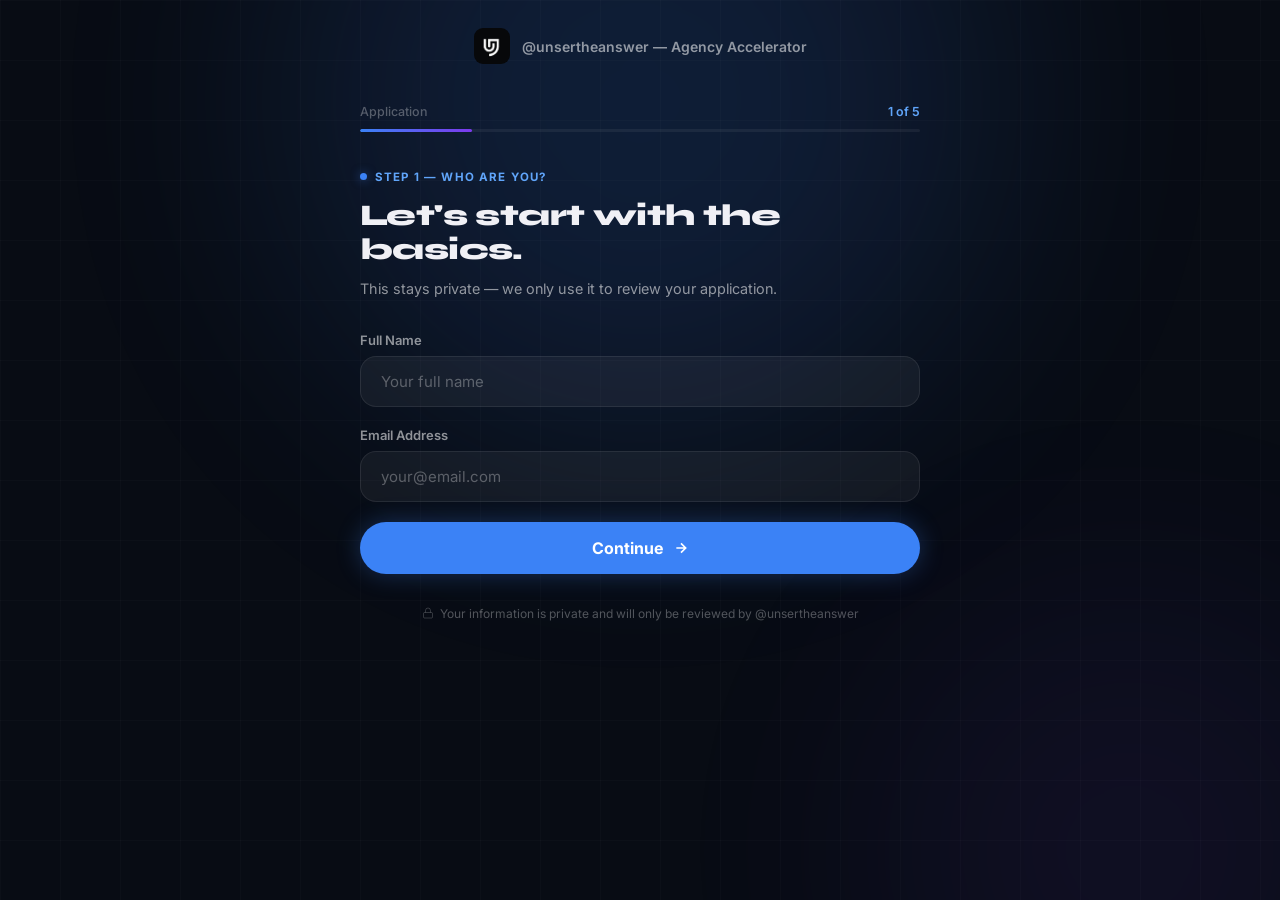
==== apply.html @ 1b90c247 "Update course page, add apply/freebie pages, restyle index - Replace local video with YouTube embed " ====
<!DOCTYPE html>
<html lang="en">
<head>
  <meta charset="UTF-8">
  <meta name="viewport" content="width=device-width, initial-scale=1.0">
  <meta name="robots" content="noindex, nofollow">
  <title>Apply — Agency Accelerator | @unsertheanswer</title>
  <link rel="icon" type="image/jpeg" href="assets/favicon.jpeg">
  <link rel="preconnect" href="https://fonts.googleapis.com">
  <link rel="preconnect" href="https://fonts.gstatic.com" crossorigin>
  <link href="https://fonts.googleapis.com/css2?family=Inter:wght@400;500;600;700&family=Syne:wght@700;800&display=swap" rel="stylesheet">

  <style>
    *, *::before, *::after { box-sizing: border-box; margin: 0; padding: 0; }

    :root {
      --bg: #080c14;
      --card: rgba(255,255,255,0.04);
      --accent: #3b82f6;
      --accent-h: #2563eb;
      --accent-light: #60a5fa;
      --text: #f0f0f5;
      --text-2: rgba(255,255,255,0.55);
      --text-3: rgba(255,255,255,0.3);
      --border: rgba(255,255,255,0.08);
      --border-a: rgba(59,130,246,0.2);
      --r: 16px;
    }

    html { -webkit-font-smoothing: antialiased; scroll-behavior: smooth; }

    body {
      background: var(--bg);
      color: var(--text);
      font-family: 'Inter', sans-serif;
      min-height: 100vh;
      display: flex; flex-direction: column;
      align-items: center; justify-content: flex-start;
      padding: 0 1.25rem 4rem;
    }

    /* BG */
    .bg-glow {
      position: fixed; pointer-events: none; border-radius: 50%;
      filter: blur(130px); opacity: 0.15; z-index: 0;
    }
    .bg-glow-1 { width: 700px; height: 700px; background: var(--accent); top: -250px; left: 50%; transform: translateX(-50%); }
    .bg-glow-2 { width: 500px; height: 500px; background: #7c3aed; bottom: -200px; right: -100px; opacity: 0.08; }
    .bg-grid {
      position: fixed; inset: 0; pointer-events: none; z-index: 0;
      background-image: linear-gradient(rgba(255,255,255,0.018) 1px, transparent 1px), linear-gradient(90deg, rgba(255,255,255,0.018) 1px, transparent 1px);
      background-size: 60px 60px;
    }

    /* Nav */
    .nav {
      position: relative; z-index: 10;
      display: flex; align-items: center; justify-content: center;
      gap: 0.75rem; padding: 1.75rem 0 0;
      width: 100%; max-width: 560px;
    }
    .nav img { width: 36px; height: 36px; border-radius: 9px; object-fit: cover; }
    .nav-handle { font-size: 0.875rem; font-weight: 600; color: var(--text-2); }

    /* Form shell */
    .form-shell {
      position: relative; z-index: 10;
      width: 100%; max-width: 560px;
      padding-top: 2.5rem;
    }

    /* Progress */
    .progress-wrap {
      margin-bottom: 2rem;
    }
    .progress-top {
      display: flex; justify-content: space-between; align-items: center;
      margin-bottom: 0.625rem;
    }
    .progress-label { font-size: 0.78rem; color: var(--text-3); font-weight: 500; }
    .progress-count { font-size: 0.78rem; color: var(--accent-light); font-weight: 600; }
    .progress-bar-bg {
      width: 100%; height: 3px; border-radius: 3px;
      background: rgba(255,255,255,0.06); overflow: hidden;
    }
    .progress-bar-fill {
      height: 100%; border-radius: 3px;
      background: linear-gradient(90deg, var(--accent), #7c3aed);
      transition: width 0.5s cubic-bezier(0.16,1,0.3,1);
    }

    /* Step */
    .step { display: none; animation: stepIn 0.45s cubic-bezier(0.16,1,0.3,1) both; }
    .step.active { display: block; }
    @keyframes stepIn {
      from { opacity: 0; transform: translateX(24px); }
      to { opacity: 1; transform: none; }
    }

    /* Step header */
    .step-header { margin-bottom: 2rem; }
    .step-num {
      display: inline-flex; align-items: center; gap: 0.5rem;
      font-size: 0.72rem; font-weight: 700;
      letter-spacing: 0.1em; text-transform: uppercase;
      color: var(--accent-light); margin-bottom: 0.875rem;
    }
    .step-num::before {
      content: ''; width: 7px; height: 7px; border-radius: 50%;
      background: var(--accent); box-shadow: 0 0 10px rgba(59,130,246,0.5);
    }
    .step-q {
      font-family: 'Syne', sans-serif;
      font-size: clamp(1.375rem, 4vw, 1.875rem);
      font-weight: 800; line-height: 1.15;
      letter-spacing: -0.02em;
      margin-bottom: 0.625rem;
    }
    .step-sub { font-size: 0.9rem; color: var(--text-2); line-height: 1.6; }

    /* Text input */
    .field { margin-bottom: 1.25rem; }
    .field label {
      display: block; font-size: 0.8125rem; font-weight: 600;
      color: var(--text-2); margin-bottom: 0.5rem;
    }
    .field input, .field textarea {
      width: 100%;
      background: rgba(255,255,255,0.05);
      border: 1px solid var(--border);
      border-radius: var(--r);
      padding: 0.9375rem 1.25rem;
      font-size: 0.9375rem; color: var(--text);
      font-family: 'Inter', sans-serif; outline: none;
      transition: border-color 0.2s, box-shadow 0.2s;
    }
    .field textarea { resize: vertical; min-height: 100px; }
    .field input::placeholder, .field textarea::placeholder { color: var(--text-3); }
    .field input:focus, .field textarea:focus {
      border-color: rgba(59,130,246,0.5);
      box-shadow: 0 0 0 3px rgba(59,130,246,0.12);
    }

    /* Choice cards */
    .choices { display: flex; flex-direction: column; gap: 0.625rem; margin-bottom: 1.5rem; }
    .choice {
      display: flex; align-items: center; gap: 1rem;
      padding: 1rem 1.25rem;
      background: rgba(255,255,255,0.03);
      border: 1.5px solid var(--border);
      border-radius: var(--r);
      cursor: pointer; transition: all 0.2s ease;
      user-select: none;
    }
    .choice:hover { background: rgba(255,255,255,0.06); border-color: var(--border-a); }
    .choice.selected {
      background: rgba(59,130,246,0.1);
      border-color: var(--accent);
      box-shadow: 0 0 0 1px var(--accent);
    }
    .choice-radio {
      width: 20px; height: 20px; border-radius: 50%; flex-shrink: 0;
      border: 2px solid var(--border); transition: all 0.2s;
      display: flex; align-items: center; justify-content: center;
    }
    .choice.selected .choice-radio {
      border-color: var(--accent); background: var(--accent);
    }
    .choice.selected .choice-radio::after {
      content: ''; width: 7px; height: 7px; border-radius: 50%;
      background: #fff;
    }
    .choice-text { flex: 1; font-size: 0.9375rem; font-weight: 500; }
    .choice-sub { font-size: 0.8rem; color: var(--text-2); margin-top: 0.125rem; }

    /* Nav buttons */
    .step-nav {
      display: flex; gap: 0.75rem; align-items: center;
      margin-top: 0.5rem;
    }
    .btn-next {
      flex: 1; padding: 1rem;
      background: var(--accent); color: #fff;
      font-family: 'Inter', sans-serif; font-size: 1rem; font-weight: 700;
      border: none; border-radius: 999px; cursor: pointer;
      transition: all 0.25s ease;
      box-shadow: 0 0 24px rgba(59,130,246,0.3);
      display: flex; align-items: center; justify-content: center; gap: 0.625rem;
    }
    .btn-next:hover { background: var(--accent-h); transform: translateY(-1px); box-shadow: 0 0 40px rgba(59,130,246,0.45); }
    .btn-next:disabled { opacity: 0.5; cursor: not-allowed; transform: none; }
    .btn-next svg { width: 16px; height: 16px; }
    .btn-back {
      padding: 1rem 1.25rem;
      background: rgba(255,255,255,0.05); color: var(--text-2);
      font-family: 'Inter', sans-serif; font-size: 0.875rem; font-weight: 600;
      border: 1px solid var(--border); border-radius: 999px; cursor: pointer;
      transition: all 0.2s;
    }
    .btn-back:hover { background: rgba(255,255,255,0.09); color: var(--text); }

    /* Submit state */
    .btn-submit {
      flex: 1; padding: 1.125rem 2rem;
      background: linear-gradient(135deg, var(--accent), #7c3aed);
      color: #fff; font-family: 'Inter', sans-serif;
      font-size: 1.0625rem; font-weight: 700;
      border: none; border-radius: 999px; cursor: pointer;
      transition: all 0.3s ease;
      box-shadow: 0 0 40px rgba(59,130,246,0.35);
      display: flex; align-items: center; justify-content: center; gap: 0.625rem;
    }
    .btn-submit:hover { transform: translateY(-2px); box-shadow: 0 0 60px rgba(59,130,246,0.55); }
    .btn-submit:disabled { opacity: 0.5; cursor: not-allowed; transform: none; }

    /* Trust footer */
    .form-trust {
      margin-top: 2rem; text-align: center;
      font-size: 0.75rem; color: var(--text-3);
      display: flex; align-items: center; justify-content: center; gap: 0.375rem;
    }
    .form-trust svg { width: 12px; height: 12px; opacity: 0.6; }
  </style>
</head>
<body>

  <div class="bg-glow bg-glow-1"></div>
  <div class="bg-glow bg-glow-2"></div>
  <div class="bg-grid"></div>

  <nav class="nav">
    <img src="assets/favicon.jpeg" alt="@unsertheanswer">
    <span class="nav-handle">@unsertheanswer — Agency Accelerator</span>
  </nav>

  <div class="form-shell">

    <!-- Progress -->
    <div class="progress-wrap">
      <div class="progress-top">
        <span class="progress-label" id="progressLabel">Application</span>
        <span class="progress-count" id="progressCount">1 of 5</span>
      </div>
      <div class="progress-bar-bg">
        <div class="progress-bar-fill" id="progressFill" style="width: 20%;"></div>
      </div>
    </div>

    <!-- ══ STEP 1: Name + Email ══ -->
    <div class="step active" data-step="1">
      <div class="step-header">
        <div class="step-num">Step 1 — Who Are You?</div>
        <h2 class="step-q">Let's start with the basics.</h2>
        <p class="step-sub">This stays private — we only use it to review your application.</p>
      </div>
      <div class="field">
        <label for="name">Full Name</label>
        <input type="text" id="name" placeholder="Your full name" autocomplete="name">
      </div>
      <div class="field">
        <label for="email">Email Address</label>
        <input type="email" id="email" placeholder="your@email.com" autocomplete="email">
      </div>
      <div class="step-nav">
        <button class="btn-next" onclick="nextStep(1)">
          Continue
          <svg viewBox="0 0 24 24" fill="none" stroke="currentColor" stroke-width="2.5"><path d="M5 12h14M12 5l7 7-7 7"/></svg>
        </button>
      </div>
    </div>

    <!-- ══ STEP 2: Current Situation ══ -->
    <div class="step" data-step="2">
      <div class="step-header">
        <div class="step-num">Step 2 — Where Are You Now?</div>
        <h2 class="step-q">What best describes your current situation?</h2>
        <p class="step-sub">Be honest — we work with people at every stage.</p>
      </div>
      <div class="choices" id="situationChoices">
        <div class="choice" data-value="student" onclick="selectChoice(this, 'situationChoices')">
          <div class="choice-radio"></div>
          <div class="choice-text">Student / No business experience<div class="choice-sub">I'm starting completely from zero</div></div>
        </div>
        <div class="choice" data-value="freelancer" onclick="selectChoice(this, 'situationChoices')">
          <div class="choice-radio"></div>
          <div class="choice-text">Freelancer<div class="choice-sub">I get paid for skills but work solo, no consistent system</div></div>
        </div>
        <div class="choice" data-value="employed" onclick="selectChoice(this, 'situationChoices')">
          <div class="choice-radio"></div>
          <div class="choice-text">Employed / Side-hustling<div class="choice-sub">I have a job and want to build something on the side</div></div>
        </div>
        <div class="choice" data-value="small_biz" onclick="selectChoice(this, 'situationChoices')">
          <div class="choice-radio"></div>
          <div class="choice-text">Running a small business<div class="choice-sub">I have clients but want to scale and systematize</div></div>
        </div>
      </div>
      <div class="step-nav">
        <button class="btn-back" onclick="prevStep(2)">Back</button>
        <button class="btn-next" onclick="nextStep(2)">
          Continue
          <svg viewBox="0 0 24 24" fill="none" stroke="currentColor" stroke-width="2.5"><path d="M5 12h14M12 5l7 7-7 7"/></svg>
        </button>
      </div>
    </div>

    <!-- ══ STEP 3: Revenue ══ -->
    <div class="step" data-step="3">
      <div class="step-header">
        <div class="step-num">Step 3 — Current Revenue</div>
        <h2 class="step-q">What's your current monthly revenue from services?</h2>
        <p class="step-sub">Include freelance work, agency revenue, or any client-based income.</p>
      </div>
      <div class="choices" id="revenueChoices">
        <div class="choice" data-value="0" onclick="selectChoice(this, 'revenueChoices')">
          <div class="choice-radio"></div>
          <div class="choice-text">$0 — Not earning yet</div>
        </div>
        <div class="choice" data-value="1_1k" onclick="selectChoice(this, 'revenueChoices')">
          <div class="choice-radio"></div>
          <div class="choice-text">$1 – $1,000 / month</div>
        </div>
        <div class="choice" data-value="1k_5k" onclick="selectChoice(this, 'revenueChoices')">
          <div class="choice-radio"></div>
          <div class="choice-text">$1,000 – $5,000 / month</div>
        </div>
        <div class="choice" data-value="5k_plus" onclick="selectChoice(this, 'revenueChoices')">
          <div class="choice-radio"></div>
          <div class="choice-text">$5,000+ / month</div>
        </div>
      </div>
      <div class="step-nav">
        <button class="btn-back" onclick="prevStep(3)">Back</button>
        <button class="btn-next" onclick="nextStep(3)">
          Continue
          <svg viewBox="0 0 24 24" fill="none" stroke="currentColor" stroke-width="2.5"><path d="M5 12h14M12 5l7 7-7 7"/></svg>
        </button>
      </div>
    </div>

    <!-- ══ STEP 4: Service + Goal ══ -->
    <div class="step" data-step="4">
      <div class="step-header">
        <div class="step-num">Step 4 — Your Vision</div>
        <h2 class="step-q">What service do you want to build your agency around?</h2>
        <p class="step-sub">And what's your revenue goal in the next 6 months?</p>
      </div>
      <div class="field">
        <label for="service">What service will your agency offer?</label>
        <input type="text" id="service" placeholder="e.g. Paid ads, web design, SEO, social media, video editing…">
      </div>
      <div class="field">
        <label for="goal">Revenue goal in the next 6 months</label>
        <input type="text" id="goal" placeholder="e.g. $5,000/month, $10K/month, first client…">
      </div>
      <div class="step-nav">
        <button class="btn-back" onclick="prevStep(4)">Back</button>
        <button class="btn-next" onclick="nextStep(4)">
          Continue
          <svg viewBox="0 0 24 24" fill="none" stroke="currentColor" stroke-width="2.5"><path d="M5 12h14M12 5l7 7-7 7"/></svg>
        </button>
      </div>
    </div>

    <!-- ══ STEP 5: Why + Submit ══ -->
    <div class="step" data-step="5">
      <div class="step-header">
        <div class="step-num">Step 5 — Final Step</div>
        <h2 class="step-q">Why do you want to join the Agency Accelerator?</h2>
        <p class="step-sub">Write 2–3 sentences. Tell us what's holding you back and what you're ready to commit to.</p>
      </div>
      <div class="field">
        <label for="why">Your answer</label>
        <textarea id="why" placeholder="I want to join because…"></textarea>
      </div>
      <div class="step-nav">
        <button class="btn-back" onclick="prevStep(5)">Back</button>
        <button class="btn-submit" id="submitBtn" onclick="submitApplication()">
          Submit My Application
          <svg viewBox="0 0 24 24" fill="none" stroke="currentColor" stroke-width="2.5" width="18" height="18"><path d="M5 12h14M12 5l7 7-7 7"/></svg>
        </button>
      </div>
    </div>

  </div>

  <div class="form-trust">
    <svg viewBox="0 0 24 24" fill="none" stroke="currentColor" stroke-width="2"><rect x="3" y="11" width="18" height="11" rx="2" ry="2"/><path d="M7 11V7a5 5 0 0 1 10 0v4"/></svg>
    Your information is private and will only be reviewed by @unsertheanswer
  </div>

  <script src="js/main.js"></script>
  <script>
    const TOTAL_STEPS = 5;
    let currentStep = 1;
    const formData = {};

    function updateProgress() {
      const pct = (currentStep / TOTAL_STEPS) * 100;
      document.getElementById('progressFill').style.width = pct + '%';
      document.getElementById('progressCount').textContent = currentStep + ' of ' + TOTAL_STEPS;
    }

    function showStep(n) {
      document.querySelectorAll('.step').forEach(s => s.classList.remove('active'));
      const target = document.querySelector('[data-step="' + n + '"]');
      if (target) target.classList.add('active');
      currentStep = n;
      updateProgress();
      window.scrollTo({ top: 0, behavior: 'smooth' });
    }

    function selectChoice(el, groupId) {
      document.querySelectorAll('#' + groupId + ' .choice').forEach(c => c.classList.remove('selected'));
      el.classList.add('selected');
    }

    function getSelectedChoice(groupId) {
      const sel = document.querySelector('#' + groupId + ' .choice.selected');
      return sel ? sel.dataset.value : null;
    }

    function nextStep(from) {
      if (from === 1) {
        const name = document.getElementById('name').value.trim();
        const email = document.getElementById('email').value.trim();
        if (!name || !email || !email.includes('@')) {
          highlight(name ? 'email' : 'name');
          return;
        }
        formData.name = name;
        formData.email = email;
      }
      if (from === 2) {
        const val = getSelectedChoice('situationChoices');
        if (!val) { alert('Please select an option'); return; }
        formData.situation = val;
      }
      if (from === 3) {
        const val = getSelectedChoice('revenueChoices');
        if (!val) { alert('Please select an option'); return; }
        formData.revenue = val;
      }
      if (from === 4) {
        const service = document.getElementById('service').value.trim();
        const goal = document.getElementById('goal').value.trim();
        if (!service || !goal) {
          highlight(service ? 'goal' : 'service');
          return;
        }
        formData.service = service;
        formData.goal = goal;
      }
      showStep(from + 1);
    }

    function prevStep(from) { showStep(from - 1); }

    function highlight(id) {
      const el = document.getElementById(id);
      if (!el) return;
      el.style.borderColor = '#ef4444';
      el.style.boxShadow = '0 0 0 3px rgba(239,68,68,0.15)';
      el.focus();
      setTimeout(() => { el.style.borderColor = ''; el.style.boxShadow = ''; }, 2000);
    }

    async function submitApplication() {
      const why = document.getElementById('why').value.trim();
      if (!why) { highlight('why'); return; }
      formData.why = why;

      const btn = document.getElementById('submitBtn');
      btn.textContent = 'Submitting…';
      btn.disabled = true;

      /* Tag subscriber in Kit as 'applied' */
      try {
        await kitSubscribe(formData.email, KIT.tags.applied);
      } catch (_) { /* silent — don't block redirect */ }

      /* Redirect to thank you page */
      window.location.href = 'thankyou.html?email=' + encodeURIComponent(formData.email);
    }

    updateProgress();
  </script>
</body>
</html>
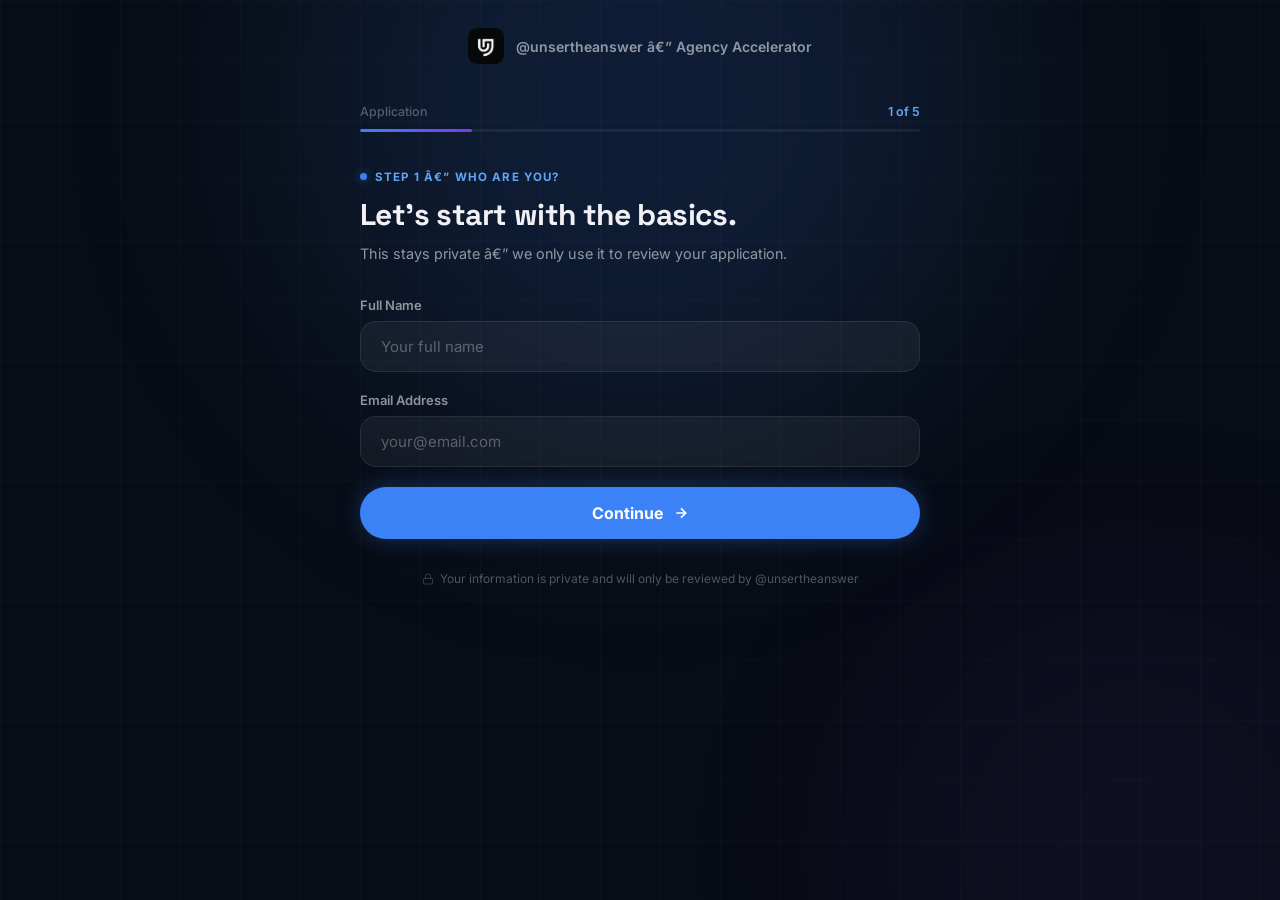
==== commit 588a6251: "Switch all fonts to Space Grotesk + Inter, fix Whop checkout URL - Replace Syne/Outfit/Plus Jakarta " ====
--- a/apply.html
+++ b/apply.html
@@ -1,14 +1,14 @@
-<!DOCTYPE html>
+﻿<!DOCTYPE html>
 <html lang="en">
 <head>
   <meta charset="UTF-8">
   <meta name="viewport" content="width=device-width, initial-scale=1.0">
   <meta name="robots" content="noindex, nofollow">
-  <title>Apply — Agency Accelerator | @unsertheanswer</title>
+  <title>Apply â€” Agency Accelerator | @unsertheanswer</title>
   <link rel="icon" type="image/jpeg" href="assets/favicon.jpeg">
   <link rel="preconnect" href="https://fonts.googleapis.com">
   <link rel="preconnect" href="https://fonts.gstatic.com" crossorigin>
-  <link href="https://fonts.googleapis.com/css2?family=Inter:wght@400;500;600;700&family=Syne:wght@700;800&display=swap" rel="stylesheet">
+  <link href="https://fonts.googleapis.com/css2?family=Space+Grotesk:wght@400;500;600;700&family=Inter:wght@400;500;600;700&display=swap" rel="stylesheet">
 
   <style>
     *, *::before, *::after { box-sizing: border-box; margin: 0; padding: 0; }
@@ -110,7 +110,7 @@
       background: var(--accent); box-shadow: 0 0 10px rgba(59,130,246,0.5);
     }
     .step-q {
-      font-family: 'Syne', sans-serif;
+      font-family: 'Space Grotesk', sans-serif;
       font-size: clamp(1.375rem, 4vw, 1.875rem);
       font-weight: 800; line-height: 1.15;
       letter-spacing: -0.02em;
@@ -230,7 +230,7 @@
 
   <nav class="nav">
     <img src="assets/favicon.jpeg" alt="@unsertheanswer">
-    <span class="nav-handle">@unsertheanswer — Agency Accelerator</span>
+    <span class="nav-handle">@unsertheanswer â€” Agency Accelerator</span>
   </nav>
 
   <div class="form-shell">
@@ -246,12 +246,12 @@
       </div>
     </div>
 
-    <!-- ══ STEP 1: Name + Email ══ -->
+    <!-- â•â• STEP 1: Name + Email â•â• -->
     <div class="step active" data-step="1">
       <div class="step-header">
-        <div class="step-num">Step 1 — Who Are You?</div>
+        <div class="step-num">Step 1 â€” Who Are You?</div>
         <h2 class="step-q">Let's start with the basics.</h2>
-        <p class="step-sub">This stays private — we only use it to review your application.</p>
+        <p class="step-sub">This stays private â€” we only use it to review your application.</p>
       </div>
       <div class="field">
         <label for="name">Full Name</label>
@@ -269,12 +269,12 @@
       </div>
     </div>
 
-    <!-- ══ STEP 2: Current Situation ══ -->
+    <!-- â•â• STEP 2: Current Situation â•â• -->
     <div class="step" data-step="2">
       <div class="step-header">
-        <div class="step-num">Step 2 — Where Are You Now?</div>
+        <div class="step-num">Step 2 â€” Where Are You Now?</div>
         <h2 class="step-q">What best describes your current situation?</h2>
-        <p class="step-sub">Be honest — we work with people at every stage.</p>
+        <p class="step-sub">Be honest â€” we work with people at every stage.</p>
       </div>
       <div class="choices" id="situationChoices">
         <div class="choice" data-value="student" onclick="selectChoice(this, 'situationChoices')">
@@ -303,25 +303,25 @@
       </div>
     </div>
 
-    <!-- ══ STEP 3: Revenue ══ -->
+    <!-- â•â• STEP 3: Revenue â•â• -->
     <div class="step" data-step="3">
       <div class="step-header">
-        <div class="step-num">Step 3 — Current Revenue</div>
+        <div class="step-num">Step 3 â€” Current Revenue</div>
         <h2 class="step-q">What's your current monthly revenue from services?</h2>
         <p class="step-sub">Include freelance work, agency revenue, or any client-based income.</p>
       </div>
       <div class="choices" id="revenueChoices">
         <div class="choice" data-value="0" onclick="selectChoice(this, 'revenueChoices')">
           <div class="choice-radio"></div>
-          <div class="choice-text">$0 — Not earning yet</div>
+          <div class="choice-text">$0 â€” Not earning yet</div>
         </div>
         <div class="choice" data-value="1_1k" onclick="selectChoice(this, 'revenueChoices')">
           <div class="choice-radio"></div>
-          <div class="choice-text">$1 – $1,000 / month</div>
+          <div class="choice-text">$1 â€“ $1,000 / month</div>
         </div>
         <div class="choice" data-value="1k_5k" onclick="selectChoice(this, 'revenueChoices')">
           <div class="choice-radio"></div>
-          <div class="choice-text">$1,000 – $5,000 / month</div>
+          <div class="choice-text">$1,000 â€“ $5,000 / month</div>
         </div>
         <div class="choice" data-value="5k_plus" onclick="selectChoice(this, 'revenueChoices')">
           <div class="choice-radio"></div>
@@ -337,20 +337,20 @@
       </div>
     </div>
 
-    <!-- ══ STEP 4: Service + Goal ══ -->
+    <!-- â•â• STEP 4: Service + Goal â•â• -->
     <div class="step" data-step="4">
       <div class="step-header">
-        <div class="step-num">Step 4 — Your Vision</div>
+        <div class="step-num">Step 4 â€” Your Vision</div>
         <h2 class="step-q">What service do you want to build your agency around?</h2>
         <p class="step-sub">And what's your revenue goal in the next 6 months?</p>
       </div>
       <div class="field">
         <label for="service">What service will your agency offer?</label>
-        <input type="text" id="service" placeholder="e.g. Paid ads, web design, SEO, social media, video editing…">
+        <input type="text" id="service" placeholder="e.g. Paid ads, web design, SEO, social media, video editingâ€¦">
       </div>
       <div class="field">
         <label for="goal">Revenue goal in the next 6 months</label>
-        <input type="text" id="goal" placeholder="e.g. $5,000/month, $10K/month, first client…">
+        <input type="text" id="goal" placeholder="e.g. $5,000/month, $10K/month, first clientâ€¦">
       </div>
       <div class="step-nav">
         <button class="btn-back" onclick="prevStep(4)">Back</button>
@@ -361,16 +361,16 @@
       </div>
     </div>
 
-    <!-- ══ STEP 5: Why + Submit ══ -->
+    <!-- â•â• STEP 5: Why + Submit â•â• -->
     <div class="step" data-step="5">
       <div class="step-header">
-        <div class="step-num">Step 5 — Final Step</div>
+        <div class="step-num">Step 5 â€” Final Step</div>
         <h2 class="step-q">Why do you want to join the Agency Accelerator?</h2>
-        <p class="step-sub">Write 2–3 sentences. Tell us what's holding you back and what you're ready to commit to.</p>
+        <p class="step-sub">Write 2â€“3 sentences. Tell us what's holding you back and what you're ready to commit to.</p>
       </div>
       <div class="field">
         <label for="why">Your answer</label>
-        <textarea id="why" placeholder="I want to join because…"></textarea>
+        <textarea id="why" placeholder="I want to join becauseâ€¦"></textarea>
       </div>
       <div class="step-nav">
         <button class="btn-back" onclick="prevStep(5)">Back</button>
@@ -470,13 +470,13 @@
       formData.why = why;
 
       const btn = document.getElementById('submitBtn');
-      btn.textContent = 'Submitting…';
+      btn.textContent = 'Submittingâ€¦';
       btn.disabled = true;
 
       /* Tag subscriber in Kit as 'applied' */
       try {
         await kitSubscribe(formData.email, KIT.tags.applied);
-      } catch (_) { /* silent — don't block redirect */ }
+      } catch (_) { /* silent â€” don't block redirect */ }
 
       /* Redirect to thank you page */
       window.location.href = 'thankyou.html?email=' + encodeURIComponent(formData.email);
@@ -486,3 +486,4 @@
   </script>
 </body>
 </html>
+
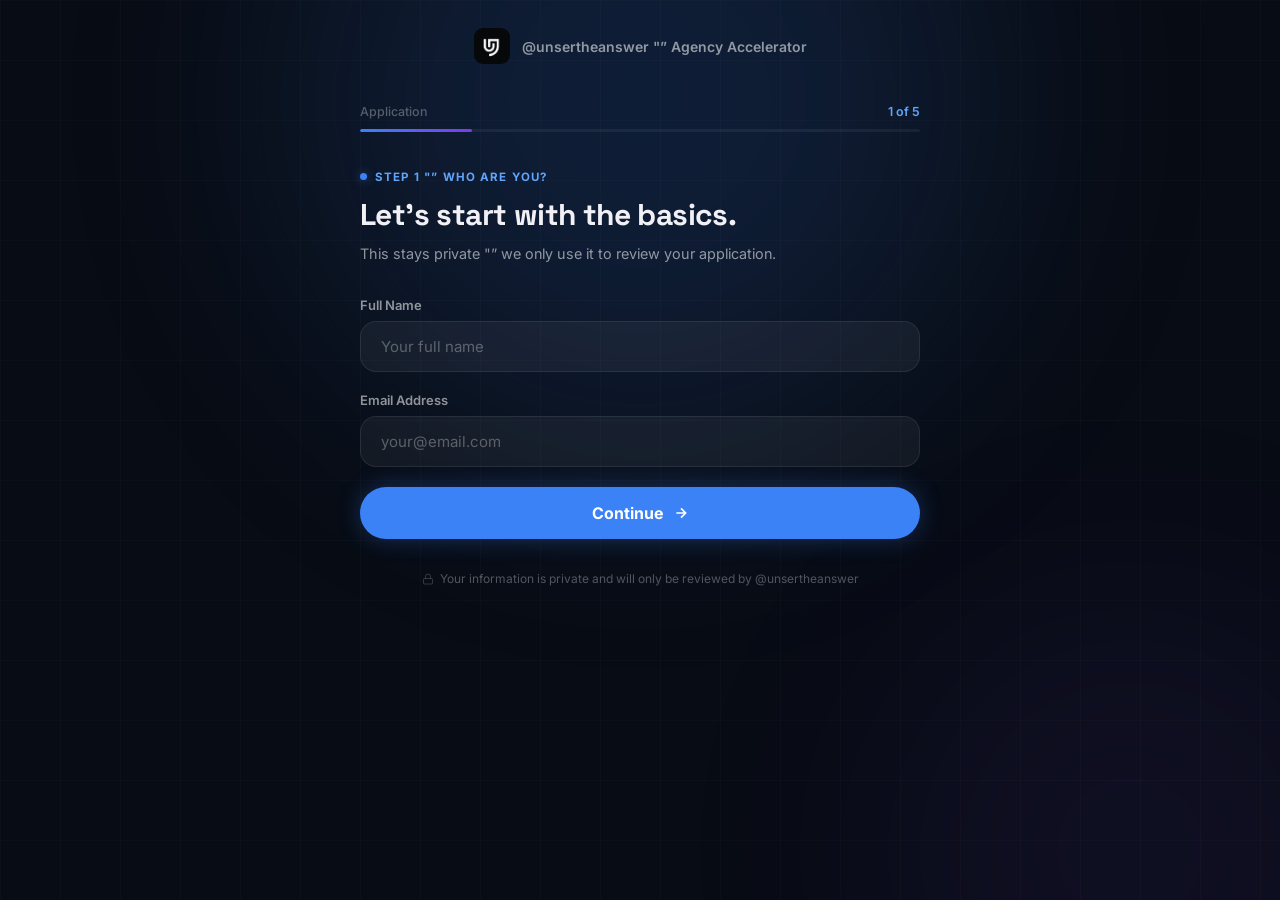
==== commit 36eeddaf: "Fix encoding corruption, add videos, enable autoplay - Fix all â€" / â€¦ / â€™ broken UTF-8 encoding" ====
--- a/apply.html
+++ b/apply.html
@@ -4,7 +4,7 @@
   <meta charset="UTF-8">
   <meta name="viewport" content="width=device-width, initial-scale=1.0">
   <meta name="robots" content="noindex, nofollow">
-  <title>Apply â€” Agency Accelerator | @unsertheanswer</title>
+  <title>Apply "” Agency Accelerator | @unsertheanswer</title>
   <link rel="icon" type="image/jpeg" href="assets/favicon.jpeg">
   <link rel="preconnect" href="https://fonts.googleapis.com">
   <link rel="preconnect" href="https://fonts.gstatic.com" crossorigin>
@@ -230,7 +230,7 @@
 
   <nav class="nav">
     <img src="assets/favicon.jpeg" alt="@unsertheanswer">
-    <span class="nav-handle">@unsertheanswer â€” Agency Accelerator</span>
+    <span class="nav-handle">@unsertheanswer "” Agency Accelerator</span>
   </nav>
 
   <div class="form-shell">
@@ -249,9 +249,9 @@
     <!-- â•â• STEP 1: Name + Email â•â• -->
     <div class="step active" data-step="1">
       <div class="step-header">
-        <div class="step-num">Step 1 â€” Who Are You?</div>
+        <div class="step-num">Step 1 "” Who Are You?</div>
         <h2 class="step-q">Let's start with the basics.</h2>
-        <p class="step-sub">This stays private â€” we only use it to review your application.</p>
+        <p class="step-sub">This stays private "” we only use it to review your application.</p>
       </div>
       <div class="field">
         <label for="name">Full Name</label>
@@ -272,9 +272,9 @@
     <!-- â•â• STEP 2: Current Situation â•â• -->
     <div class="step" data-step="2">
       <div class="step-header">
-        <div class="step-num">Step 2 â€” Where Are You Now?</div>
+        <div class="step-num">Step 2 "” Where Are You Now?</div>
         <h2 class="step-q">What best describes your current situation?</h2>
-        <p class="step-sub">Be honest â€” we work with people at every stage.</p>
+        <p class="step-sub">Be honest "” we work with people at every stage.</p>
       </div>
       <div class="choices" id="situationChoices">
         <div class="choice" data-value="student" onclick="selectChoice(this, 'situationChoices')">
@@ -306,22 +306,22 @@
     <!-- â•â• STEP 3: Revenue â•â• -->
     <div class="step" data-step="3">
       <div class="step-header">
-        <div class="step-num">Step 3 â€” Current Revenue</div>
+        <div class="step-num">Step 3 "” Current Revenue</div>
         <h2 class="step-q">What's your current monthly revenue from services?</h2>
         <p class="step-sub">Include freelance work, agency revenue, or any client-based income.</p>
       </div>
       <div class="choices" id="revenueChoices">
         <div class="choice" data-value="0" onclick="selectChoice(this, 'revenueChoices')">
           <div class="choice-radio"></div>
-          <div class="choice-text">$0 â€” Not earning yet</div>
+          <div class="choice-text">$0 "” Not earning yet</div>
         </div>
         <div class="choice" data-value="1_1k" onclick="selectChoice(this, 'revenueChoices')">
           <div class="choice-radio"></div>
-          <div class="choice-text">$1 â€“ $1,000 / month</div>
+          <div class="choice-text">$1 "“ $1,000 / month</div>
         </div>
         <div class="choice" data-value="1k_5k" onclick="selectChoice(this, 'revenueChoices')">
           <div class="choice-radio"></div>
-          <div class="choice-text">$1,000 â€“ $5,000 / month</div>
+          <div class="choice-text">$1,000 "“ $5,000 / month</div>
         </div>
         <div class="choice" data-value="5k_plus" onclick="selectChoice(this, 'revenueChoices')">
           <div class="choice-radio"></div>
@@ -340,17 +340,17 @@
     <!-- â•â• STEP 4: Service + Goal â•â• -->
     <div class="step" data-step="4">
       <div class="step-header">
-        <div class="step-num">Step 4 â€” Your Vision</div>
+        <div class="step-num">Step 4 "” Your Vision</div>
         <h2 class="step-q">What service do you want to build your agency around?</h2>
         <p class="step-sub">And what's your revenue goal in the next 6 months?</p>
       </div>
       <div class="field">
         <label for="service">What service will your agency offer?</label>
-        <input type="text" id="service" placeholder="e.g. Paid ads, web design, SEO, social media, video editingâ€¦">
+        <input type="text" id="service" placeholder="e.g. Paid ads, web design, SEO, social media, video editing…">
       </div>
       <div class="field">
         <label for="goal">Revenue goal in the next 6 months</label>
-        <input type="text" id="goal" placeholder="e.g. $5,000/month, $10K/month, first clientâ€¦">
+        <input type="text" id="goal" placeholder="e.g. $5,000/month, $10K/month, first client…">
       </div>
       <div class="step-nav">
         <button class="btn-back" onclick="prevStep(4)">Back</button>
@@ -364,13 +364,13 @@
     <!-- â•â• STEP 5: Why + Submit â•â• -->
     <div class="step" data-step="5">
       <div class="step-header">
-        <div class="step-num">Step 5 â€” Final Step</div>
+        <div class="step-num">Step 5 "” Final Step</div>
         <h2 class="step-q">Why do you want to join the Agency Accelerator?</h2>
-        <p class="step-sub">Write 2â€“3 sentences. Tell us what's holding you back and what you're ready to commit to.</p>
+        <p class="step-sub">Write 2"“3 sentences. Tell us what's holding you back and what you're ready to commit to.</p>
       </div>
       <div class="field">
         <label for="why">Your answer</label>
-        <textarea id="why" placeholder="I want to join becauseâ€¦"></textarea>
+        <textarea id="why" placeholder="I want to join because…"></textarea>
       </div>
       <div class="step-nav">
         <button class="btn-back" onclick="prevStep(5)">Back</button>
@@ -470,13 +470,13 @@
       formData.why = why;
 
       const btn = document.getElementById('submitBtn');
-      btn.textContent = 'Submittingâ€¦';
+      btn.textContent = 'Submitting…';
       btn.disabled = true;
 
       /* Tag subscriber in Kit as 'applied' */
       try {
         await kitSubscribe(formData.email, KIT.tags.applied);
-      } catch (_) { /* silent â€” don't block redirect */ }
+      } catch (_) { /* silent "” don't block redirect */ }
 
       /* Redirect to thank you page */
       window.location.href = 'thankyou.html?email=' + encodeURIComponent(formData.email);
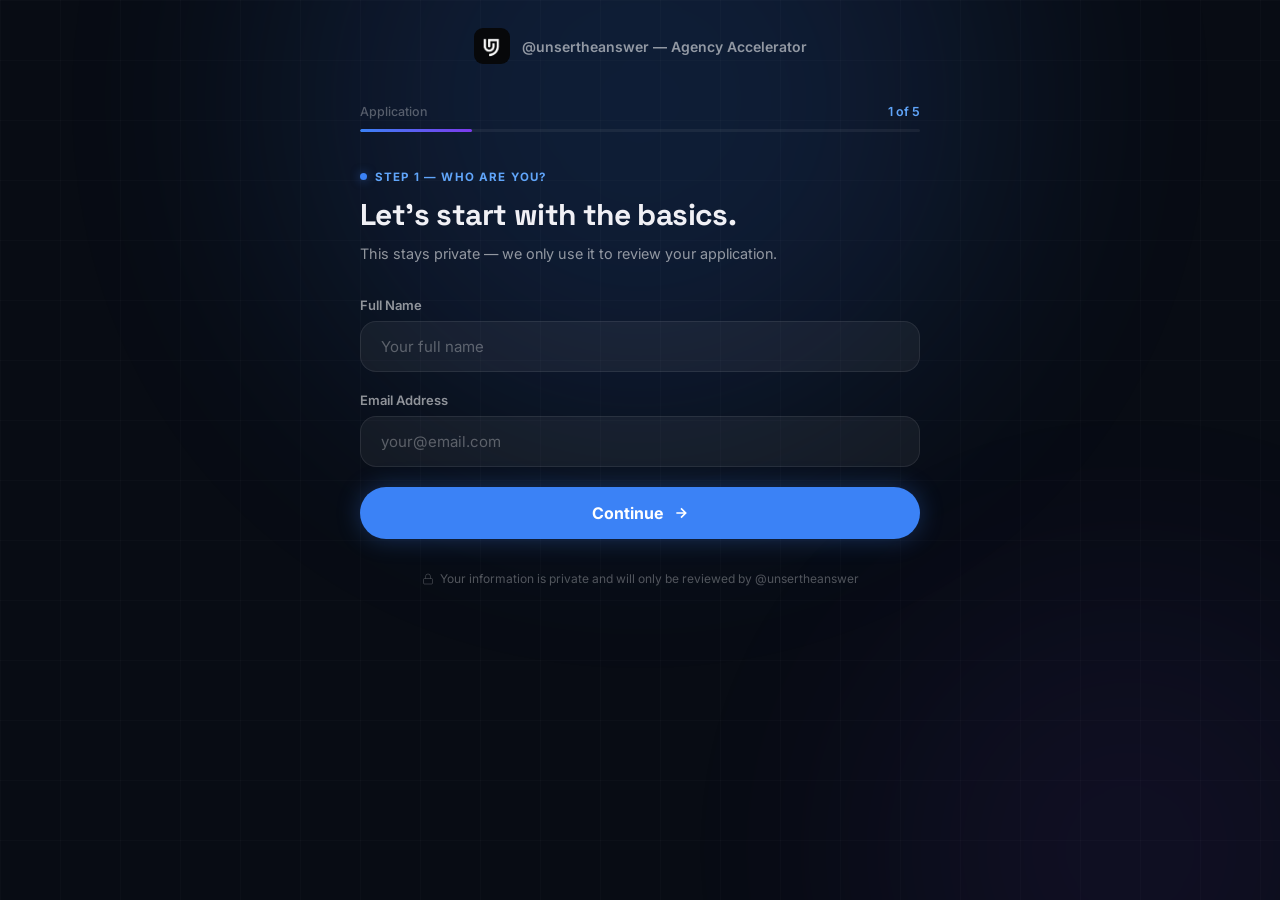
==== commit 496b8af5: "Fix curly quote artifacts in apply.html Replace U+0022+U+201D pairs with proper em/en dashes across " ====
--- a/apply.html
+++ b/apply.html
@@ -4,7 +4,7 @@
   <meta charset="UTF-8">
   <meta name="viewport" content="width=device-width, initial-scale=1.0">
   <meta name="robots" content="noindex, nofollow">
-  <title>Apply "” Agency Accelerator | @unsertheanswer</title>
+  <title>Apply — Agency Accelerator | @unsertheanswer</title>
   <link rel="icon" type="image/jpeg" href="assets/favicon.jpeg">
   <link rel="preconnect" href="https://fonts.googleapis.com">
   <link rel="preconnect" href="https://fonts.gstatic.com" crossorigin>
@@ -230,7 +230,7 @@
 
   <nav class="nav">
     <img src="assets/favicon.jpeg" alt="@unsertheanswer">
-    <span class="nav-handle">@unsertheanswer "” Agency Accelerator</span>
+    <span class="nav-handle">@unsertheanswer — Agency Accelerator</span>
   </nav>
 
   <div class="form-shell">
@@ -249,9 +249,9 @@
     <!-- â•â• STEP 1: Name + Email â•â• -->
     <div class="step active" data-step="1">
       <div class="step-header">
-        <div class="step-num">Step 1 "” Who Are You?</div>
+        <div class="step-num">Step 1 — Who Are You?</div>
         <h2 class="step-q">Let's start with the basics.</h2>
-        <p class="step-sub">This stays private "” we only use it to review your application.</p>
+        <p class="step-sub">This stays private — we only use it to review your application.</p>
       </div>
       <div class="field">
         <label for="name">Full Name</label>
@@ -272,9 +272,9 @@
     <!-- â•â• STEP 2: Current Situation â•â• -->
     <div class="step" data-step="2">
       <div class="step-header">
-        <div class="step-num">Step 2 "” Where Are You Now?</div>
+        <div class="step-num">Step 2 — Where Are You Now?</div>
         <h2 class="step-q">What best describes your current situation?</h2>
-        <p class="step-sub">Be honest "” we work with people at every stage.</p>
+        <p class="step-sub">Be honest — we work with people at every stage.</p>
       </div>
       <div class="choices" id="situationChoices">
         <div class="choice" data-value="student" onclick="selectChoice(this, 'situationChoices')">
@@ -306,14 +306,14 @@
     <!-- â•â• STEP 3: Revenue â•â• -->
     <div class="step" data-step="3">
       <div class="step-header">
-        <div class="step-num">Step 3 "” Current Revenue</div>
+        <div class="step-num">Step 3 — Current Revenue</div>
         <h2 class="step-q">What's your current monthly revenue from services?</h2>
         <p class="step-sub">Include freelance work, agency revenue, or any client-based income.</p>
       </div>
       <div class="choices" id="revenueChoices">
         <div class="choice" data-value="0" onclick="selectChoice(this, 'revenueChoices')">
           <div class="choice-radio"></div>
-          <div class="choice-text">$0 "” Not earning yet</div>
+          <div class="choice-text">$0 — Not earning yet</div>
         </div>
         <div class="choice" data-value="1_1k" onclick="selectChoice(this, 'revenueChoices')">
           <div class="choice-radio"></div>
@@ -340,7 +340,7 @@
     <!-- â•â• STEP 4: Service + Goal â•â• -->
     <div class="step" data-step="4">
       <div class="step-header">
-        <div class="step-num">Step 4 "” Your Vision</div>
+        <div class="step-num">Step 4 — Your Vision</div>
         <h2 class="step-q">What service do you want to build your agency around?</h2>
         <p class="step-sub">And what's your revenue goal in the next 6 months?</p>
       </div>
@@ -364,7 +364,7 @@
     <!-- â•â• STEP 5: Why + Submit â•â• -->
     <div class="step" data-step="5">
       <div class="step-header">
-        <div class="step-num">Step 5 "” Final Step</div>
+        <div class="step-num">Step 5 — Final Step</div>
         <h2 class="step-q">Why do you want to join the Agency Accelerator?</h2>
         <p class="step-sub">Write 2"“3 sentences. Tell us what's holding you back and what you're ready to commit to.</p>
       </div>
@@ -476,7 +476,7 @@
       /* Tag subscriber in Kit as 'applied' */
       try {
         await kitSubscribe(formData.email, KIT.tags.applied);
-      } catch (_) { /* silent "” don't block redirect */ }
+      } catch (_) { /* silent — don't block redirect */ }
 
       /* Redirect to thank you page */
       window.location.href = 'thankyou.html?email=' + encodeURIComponent(formData.email);
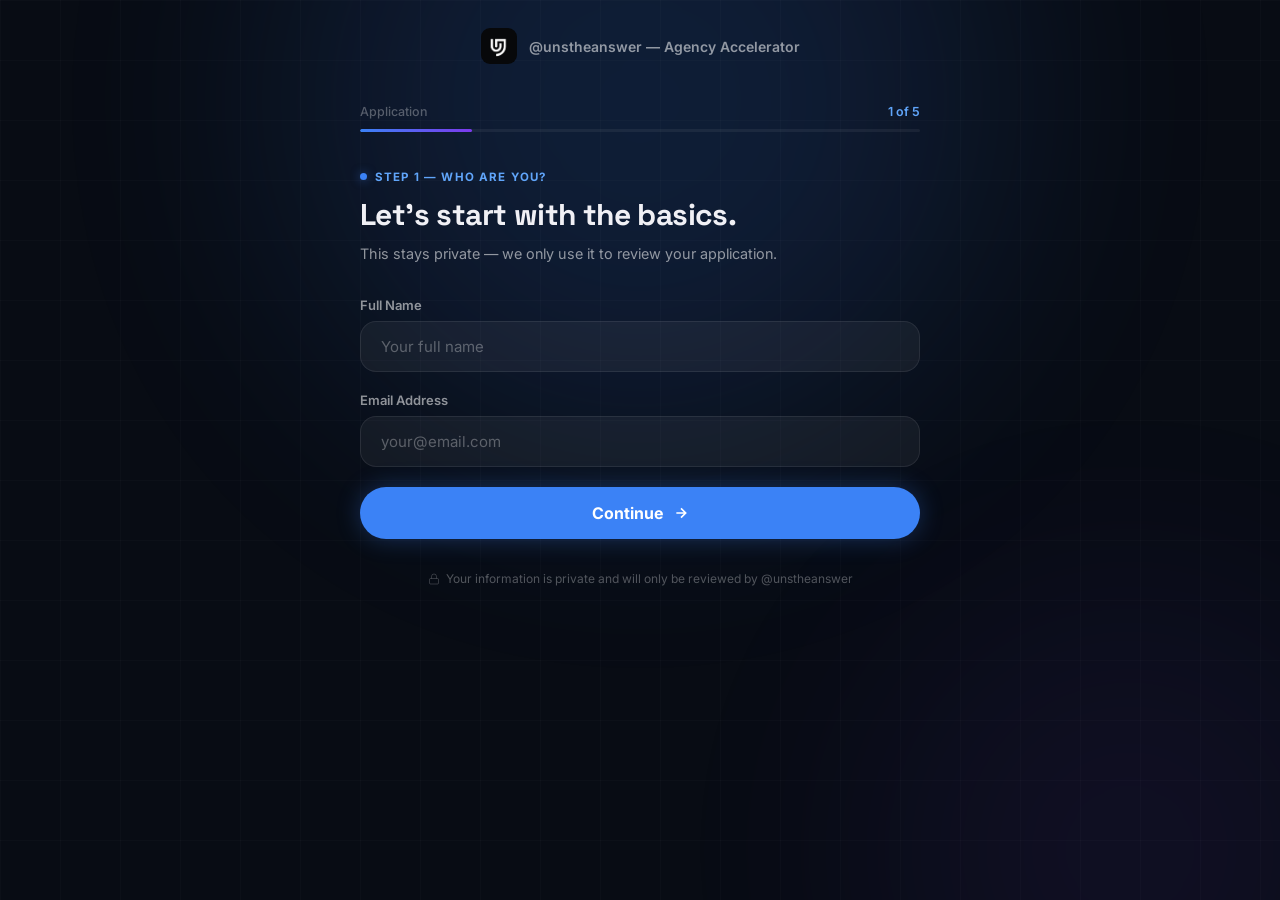
==== commit 43030b5f: "Update website structure, add application & policy pages, assets, and configure deployment settings" ====
--- a/apply.html
+++ b/apply.html
@@ -1,10 +1,10 @@
-﻿<!DOCTYPE html>
+<!DOCTYPE html>
 <html lang="en">
 <head>
   <meta charset="UTF-8">
   <meta name="viewport" content="width=device-width, initial-scale=1.0">
   <meta name="robots" content="noindex, nofollow">
-  <title>Apply — Agency Accelerator | @unsertheanswer</title>
+  <title>Apply — Agency Accelerator | @unstheanswer</title>
   <link rel="icon" type="image/jpeg" href="assets/favicon.jpeg">
   <link rel="preconnect" href="https://fonts.googleapis.com">
   <link rel="preconnect" href="https://fonts.gstatic.com" crossorigin>
@@ -229,8 +229,8 @@
   <div class="bg-grid"></div>
 
   <nav class="nav">
-    <img src="assets/favicon.jpeg" alt="@unsertheanswer">
-    <span class="nav-handle">@unsertheanswer — Agency Accelerator</span>
+    <img src="assets/favicon.jpeg" alt="@unstheanswer">
+    <span class="nav-handle">@unstheanswer — Agency Accelerator</span>
   </nav>
 
   <div class="form-shell">
@@ -317,11 +317,11 @@
         </div>
         <div class="choice" data-value="1_1k" onclick="selectChoice(this, 'revenueChoices')">
           <div class="choice-radio"></div>
-          <div class="choice-text">$1 "“ $1,000 / month</div>
+          <div class="choice-text">$1 — $1,000 / month</div>
         </div>
         <div class="choice" data-value="1k_5k" onclick="selectChoice(this, 'revenueChoices')">
           <div class="choice-radio"></div>
-          <div class="choice-text">$1,000 "“ $5,000 / month</div>
+          <div class="choice-text">$1,000 — $5,000 / month</div>
         </div>
         <div class="choice" data-value="5k_plus" onclick="selectChoice(this, 'revenueChoices')">
           <div class="choice-radio"></div>
@@ -366,7 +366,7 @@
       <div class="step-header">
         <div class="step-num">Step 5 — Final Step</div>
         <h2 class="step-q">Why do you want to join the Agency Accelerator?</h2>
-        <p class="step-sub">Write 2"“3 sentences. Tell us what's holding you back and what you're ready to commit to.</p>
+        <p class="step-sub">Write 2—3 sentences. Tell us what's holding you back and what you're ready to commit to.</p>
       </div>
       <div class="field">
         <label for="why">Your answer</label>
@@ -385,7 +385,7 @@
 
   <div class="form-trust">
     <svg viewBox="0 0 24 24" fill="none" stroke="currentColor" stroke-width="2"><rect x="3" y="11" width="18" height="11" rx="2" ry="2"/><path d="M7 11V7a5 5 0 0 1 10 0v4"/></svg>
-    Your information is private and will only be reviewed by @unsertheanswer
+    Your information is private and will only be reviewed by @unstheanswer
   </div>
 
   <script src="js/main.js"></script>
